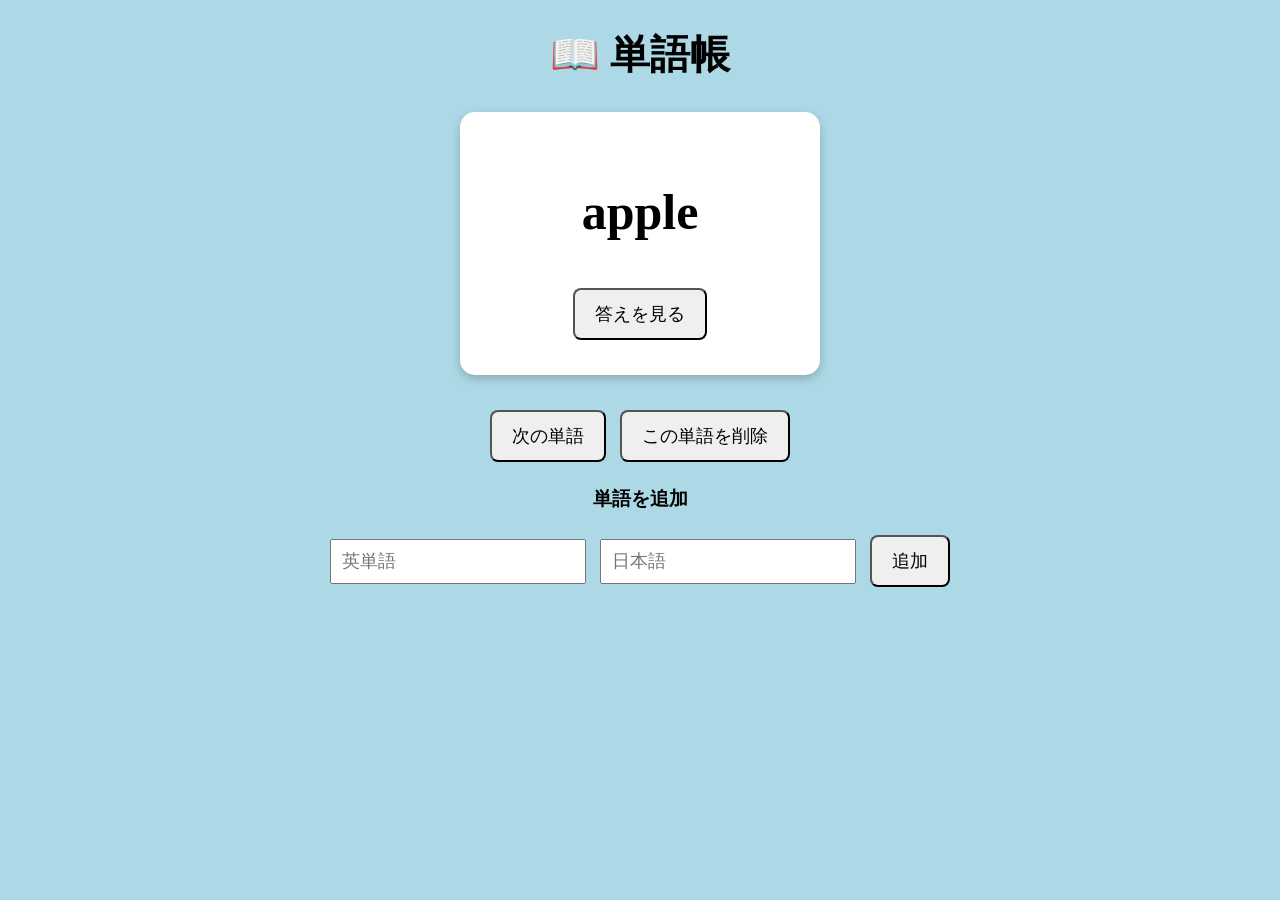
==== 単語帳アプリ/index.html @ ce21b84b "Add files via upload" ====
<!DOCTYPE html>
<html>

<head>
    <title>単語帳アプリ</title>
    <link rel="stylesheet" href="style.css">
</head>

<body>

    <h1>📖 単語帳</h1>

    <div class="word-card">

    <h2 id="word">apple</h2>

    <p id="answer" style="display: none;">りんご</p>

    <button id="answerButton">答えを見る</button>

</div>
    <button id="nextButton">次の単語</button>
    <button id="deleteButton">この単語を削除</button>


    <h3>単語を追加</h3>

    <input id="newWord" type="text" placeholder="英単語">
    <input id="newAnswer" type="text" placeholder="日本語">

    <button id="addButton">追加</button>

    <script src="script.js"></script>

</body>

</html>
---- 単語帳アプリ/style.css ----
body {
    text-align: center;
    background-color: lightblue;
}

h1 {
    font-size: 40px;
}

h2 {
    font-size: 50px;
}

button {
    font-size: 20px;
    padding: 10px;
}
button {
    font-size: 18px;
    padding: 12px 20px;
    margin: 5px;
    border-radius: 8px;
    cursor: pointer;
}
input {
    font-size: 18px;
    padding: 10px;
    margin: 5px;
}
.word-card {
    background-color: white;
    width: 300px;
    margin: 30px auto;
    padding: 30px;
    border-radius: 15px;
    box-shadow: 0 4px 10px rgba(0, 0, 0, 0.2);
}
@media (max-width: 600px) {
    .word-card {
        width: 80%;
    }

    h1 {
        font-size: 32px;
    }

    h2 {
        font-size: 40px;
    }

    button {
        font-size: 16px;
        padding: 10px 15px;
    }

    input {
        width: 80%;
        box-sizing: border-box;
    }
}
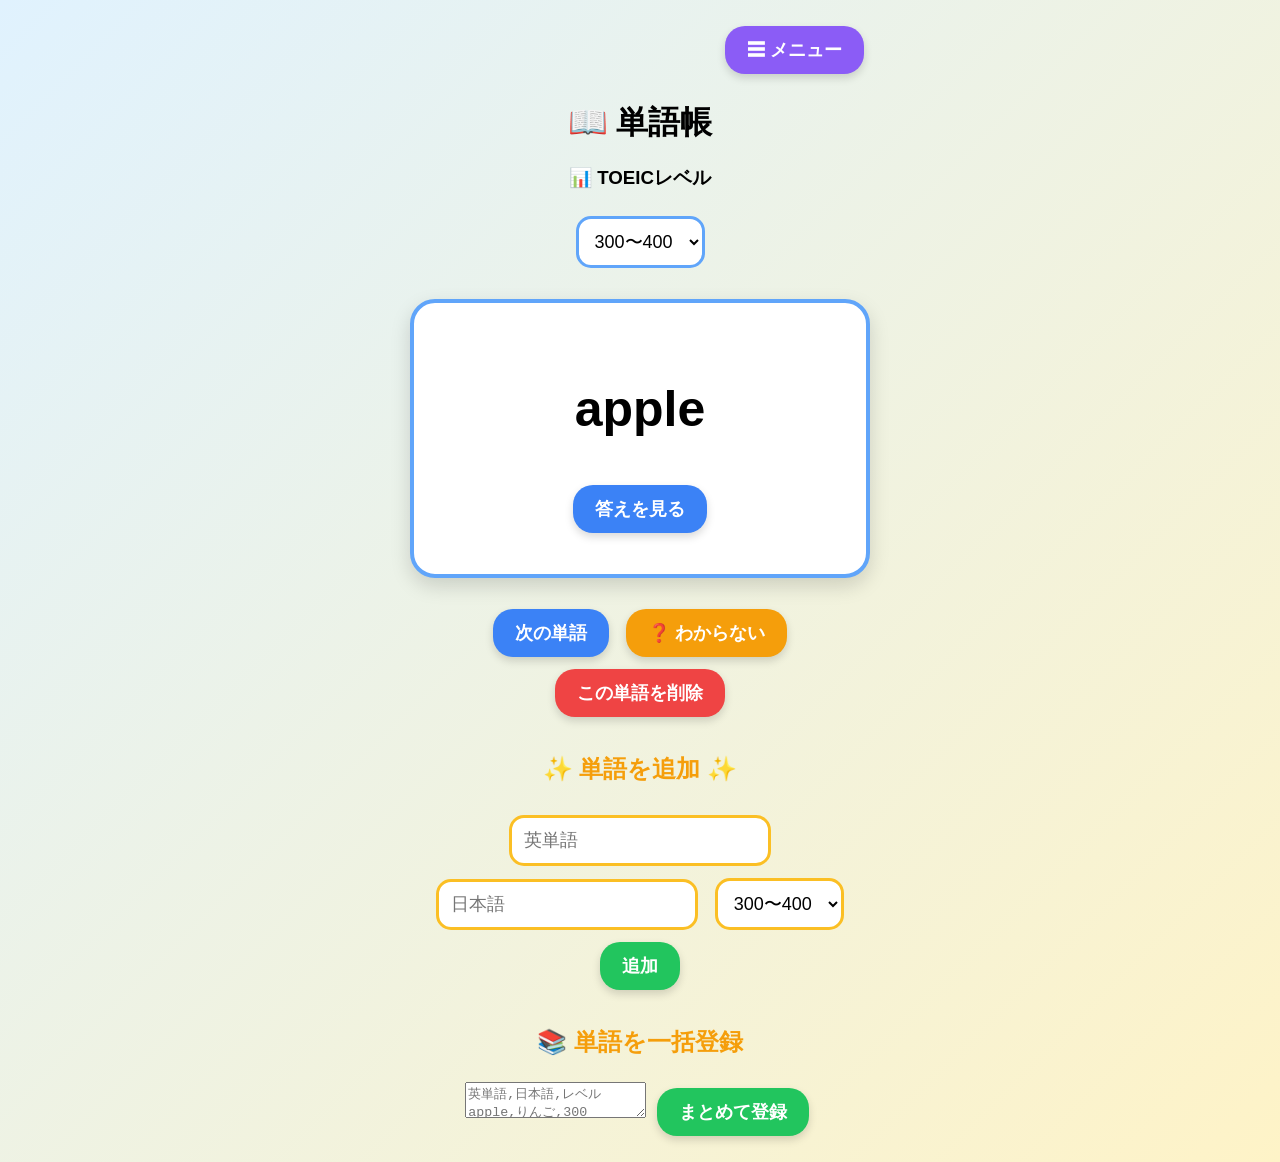
==== commit 19e8c0c5: "4択ゲーム画面を更新" ====
--- a/単語帳アプリ/index.html
+++ b/単語帳アプリ/index.html
@@ -2,13 +2,36 @@
 <html>
 
 <head>
+    <meta name="viewport" content="width=device-width, initial-scale=1.0">
     <title>単語帳アプリ</title>
     <link rel="stylesheet" href="style.css">
 </head>
 
 <body>
+    <div class="menu">
+    <button id="menuButton" class="menu-button">☰ メニュー</button>
+
+    <div id="menuList" class="menu-list">
+        <button>📚 単語帳</button>
+        <button id="gameMenuButton">🎮 4択ゲーム</button>
+        <button>❓ わからない単語</button>
+        <button>📊 学習記録</button>
+    </div>
+</div>
+<div id="wordbookScreen">
+
 
     <h1>📖 単語帳</h1>
+    <h3>📊 TOEICレベル</h3>
+
+<select id="levelSelect">
+    <option value="300">300〜400</option>
+    <option value="400">400〜500</option>
+    <option value="500">500〜600</option>
+    <option value="600">600〜700</option>
+    <option value="700">700〜800</option>
+    <option value="800">800〜900</option>
+</select>
 
     <div class="word-card">
 
@@ -16,22 +39,68 @@
 
     <p id="answer" style="display: none;">りんご</p>
 
-    <button id="answerButton">答えを見る</button>
+    <button id="answerButton" class="answer-button">答えを見る</button>
 
 </div>
-    <button id="nextButton">次の単語</button>
-    <button id="deleteButton">この単語を削除</button>
+    <button id="nextButton" class="next-button">次の単語</button>
+    <button id="unknownButton" class="unknown-button">
+    ❓ わからない
+</button>
+    <button id="deleteButton" class="delete-button">
+    この単語を削除
+</button>
 
 
-    <h3>単語を追加</h3>
+    <h3 class="add-title">✨ 単語を追加 ✨</h3>
 
-    <input id="newWord" type="text" placeholder="英単語">
-    <input id="newAnswer" type="text" placeholder="日本語">
+<input id="newWord" type="text" placeholder="英単語">
+<input id="newAnswer" type="text" placeholder="日本語">
 
-    <button id="addButton">追加</button>
+<select id="newLevel">
+    <option value="300">300〜400</option>
+    <option value="400">400〜500</option>
+    <option value="500">500〜600</option>
+    <option value="600">600〜700</option>
+    <option value="700">700〜800</option>
+    <option value="800">800〜900</option>
+</select>
 
-    <script src="script.js"></script>
+<button id="addButton" class="add-button">追加</button>
+
+    
 
 </body>
 
+<h3 class="add-title">📚 単語を一括登録</h3>
+
+<textarea id="bulkWords"
+    placeholder="英単語,日本語,レベル
+apple,りんご,300
+book,本,300
+school,学校,300"></textarea>
+
+<button id="bulkAddButton" class="add-button">
+    まとめて登録
+</button>
+</div>
+<!-- 4択ゲーム -->
+<!-- 4択ゲーム -->
+<div id="quizScreen" class="quiz-screen">
+
+    <h2>🎮 4択ゲーム</h2>
+
+    <p id="quizQuestion">apple</p>
+
+    <button class="quiz-answer"></button>
+    <button class="quiz-answer"></button>
+    <button class="quiz-answer"></button>
+    <button class="quiz-answer"></button>
+
+    <p id="quizScore">⭐ 0ポイント</p>
+
+</div>
+
+<script src="script.js"></script>
+
+</body>
 </html>
--- a/単語帳アプリ/style.css
+++ b/単語帳アプリ/style.css
@@ -1,10 +1,17 @@
 body {
     text-align: center;
-    background-color: lightblue;
+    background: linear-gradient(135deg, #e0f2fe, #fef3c7);
+    min-height: 100vh;
+    margin: 0 auto;
+    padding: 20px;
+    max-width: 500px;
+    box-sizing: border-box;
+    font-family: sans-serif;
 }
 
 h1 {
-    font-size: 40px;
+    font-size: 32px;
+    margin-bottom: 20px;
 }
 
 h2 {
@@ -12,49 +19,206 @@
 }
 
 button {
-    font-size: 20px;
-    padding: 10px;
-}
-button {
     font-size: 18px;
-    padding: 12px 20px;
-    margin: 5px;
-    border-radius: 8px;
+    padding: 12px 22px;
+    margin: 6px;
+    border: none;
+    border-radius: 20px;
+    color: white;
+    font-weight: bold;
     cursor: pointer;
-}
-input {
-    font-size: 18px;
-    padding: 10px;
-    margin: 5px;
-}
+    box-shadow: 0 4px 8px rgba(0, 0, 0, 0.15);
+}
+
 .word-card {
     background-color: white;
-    width: 300px;
-    margin: 30px auto;
-    padding: 30px;
+    width: 100%;
+    padding: 35px 15px;
+    margin: 25px 0;
+    box-sizing: border-box;
+    border-radius: 25px;
+    box-shadow: 0 8px 20px rgba(0, 0, 0, 0.15);
+    border: 4px solid #60a5fa;
+}
+
+.answer-button {
+    background-color: #3b82f6;
+}
+
+.next-button {
+    background-color: #3b82f6;
+}
+
+.delete-button {
+    background-color: #ef4444;
+}
+
+.add-button {
+    background-color: #22c55e;
+}
+
+#answer {
+    font-size: 30px;
+    font-weight: bold;
+    color: #f59e0b;
+    margin-top: 20px;
+}
+
+input,
+select {
+    font-size: 18px;
+    padding: 12px;
+    margin: 6px;
+    border: 3px solid #fbbf24;
     border-radius: 15px;
-    box-shadow: 0 4px 10px rgba(0, 0, 0, 0.2);
-}
+    box-sizing: border-box;
+    background-color: white;
+}
+
+input:focus {
+    border-color: #3b82f6;
+    outline: none;
+}
+
+#levelSelect {
+    border: 3px solid #60a5fa;
+}
+
+.add-title {
+    font-size: 24px;
+    color: #f59e0b;
+    margin-top: 30px;
+}
+
+
+/* スマホ用 */
 @media (max-width: 600px) {
+
+    body {
+        width: 100%;
+        padding: 15px;
+    }
+
+    h1 {
+        font-size: 36px;
+    }
+
+    h2 {
+        font-size: 52px;
+    }
+
+    h3 {
+        font-size: 22px;
+    }
+
     .word-card {
-        width: 80%;
-    }
-
-    h1 {
+        width: 100%;
+        padding: 40px 15px;
+    }
+
+    button {
+        width: 100%;
+        font-size: 21px;
+        padding: 17px;
+        margin: 8px 0;
+    }
+
+    input,
+    select {
+        width: 100%;
+        font-size: 20px;
+        padding: 15px;
+        margin: 8px 0;
+    }
+
+    #answer {
         font-size: 32px;
     }
-
-    h2 {
-        font-size: 40px;
-    }
-
-    button {
-        font-size: 16px;
-        padding: 10px 15px;
-    }
-
-    input {
-        width: 80%;
-        box-sizing: border-box;
-    }
+}
+.unknown-button {
+    background-color: #f59e0b;
+}
+.menu {
+    text-align: right;
+    margin-bottom: 10px;
+}
+
+.menu-button {
+    background-color: #8b5cf6;
+    width: auto;
+}
+.menu-list {
+    display: none;
+    margin-top: 8px;
+    text-align: right;
+}
+
+.menu-list button {
+    display: block;
+    width: 220px;
+    margin: 6px 0 6px auto;
+    background-color: #8b5cf6;
+    font-size: 16px;
+}
+.quiz-screen {
+    display: none;
+    text-align: center;
+}
+
+.quiz-screen h2 {
+    font-size: 30px;
+}
+
+#quizQuestion {
+    font-size: 45px;
+    font-weight: bold;
+    margin: 30px 0;
+}
+
+.quiz-answer {
+    display: block;
+    width: 100%;
+    margin: 10px 0;
+    background-color: #3b82f6;
+}
+
+#quizScore {
+    font-size: 22px;
+    font-weight: bold;
+    margin-top: 25px;
+}
+.quiz-screen {
+    display: none;
+    text-align: center;
+}
+#wordbookScreen {
+    display: block;
+}
+
+.quiz-screen {
+    display: none;
+    text-align: center;
+}
+
+.quiz-screen h2 {
+    font-size: 30px;
+}
+
+#quizQuestion {
+    font-size: 45px;
+    font-weight: bold;
+    margin: 30px 0;
+}
+
+.quiz-answer {
+    display: block;
+    width: 100%;
+    margin: 10px 0;
+    background-color: #3b82f6;
+}
+
+#quizScore {
+    font-size: 22px;
+    font-weight: bold;
+    margin-top: 25px;
 }
